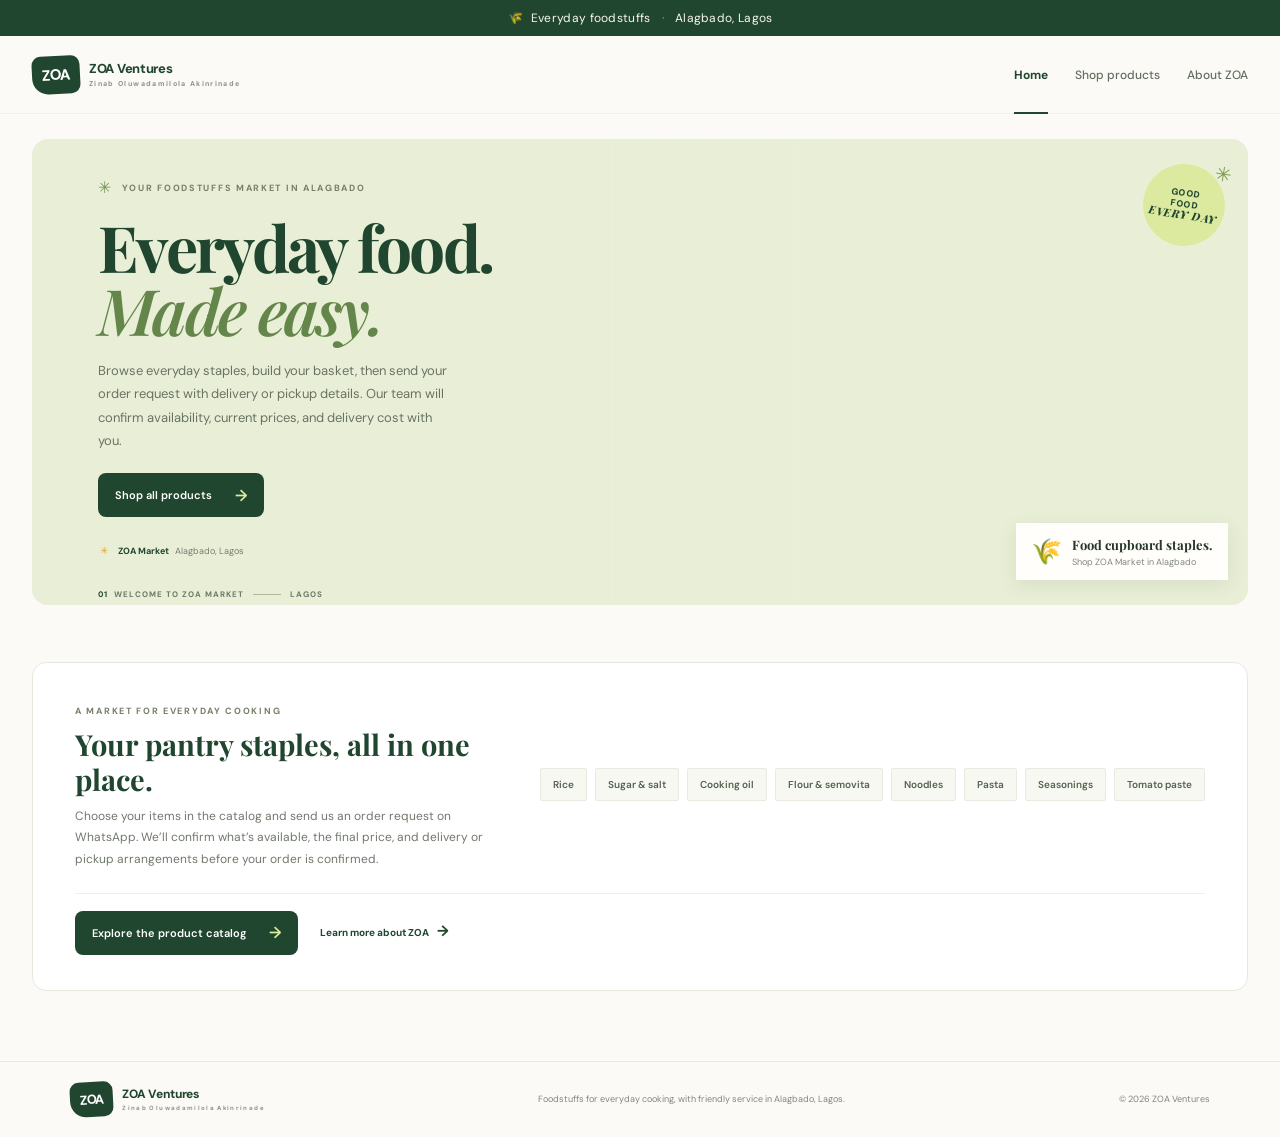
==== index.html @ fda88d2e "Add files via upload" ====
<!doctype html>
<html lang="en">
  <head>
    <meta charset="UTF-8" />
    <meta name="viewport" content="width=device-width, initial-scale=1.0" />
    <meta name="theme-color" content="#f8f8f3" />
    <meta name="description" content="Welcome to ZOA Market in Alagbado, Lagos. Shop everyday foodstuffs including rice, sugar, cooking oil, salt, seasonings, tomato paste, flour, noodles, and pasta." />
    <title>ZOA Market — Home</title>
    <link rel="preconnect" href="https://fonts.googleapis.com" />
    <link rel="preconnect" href="https://fonts.gstatic.com" crossorigin />
    <link href="https://fonts.googleapis.com/css2?family=DM+Sans:wght@400;500;600;700;800&family=Playfair+Display:wght@600;700;800&display=swap" rel="stylesheet" />
    <link rel="stylesheet" href="main.css" />
  </head>
  <body class="home-page">
    <div class="announcement"><span>🌾</span> Everyday foodstuffs <span class="announcement-divider">·</span> Alagbado, Lagos</div>

    <header class="site-header home-header">
      <a class="brand" href="index.html" aria-label="ZOA Market home">
        <span class="brand-mark">ZOA</span>
        <span class="brand-name">ZOA Ventures<span>Zinab Oluwadamilola Akinrinade</span></span>
      </a>
      <nav class="home-nav" aria-label="Main navigation">
        <a class="nav-link active" href="index.html" aria-current="page">Home</a>
        <a class="nav-link" href="product.html">Shop products</a>
        <a class="nav-link" href="about.html">About ZOA</a>
      </nav>
    </header>

    <main>
      <section class="hero home-hero" aria-labelledby="hero-title">
        <div class="hero-copy">
          <div class="eyebrow"><span class="eyebrow-icon">✳</span> YOUR FOODSTUFFS MARKET IN ALAGBADO</div>
          <h1 id="hero-title">Everyday food.<br /><em>Made easy.</em></h1>
          <p>Browse everyday staples, build your basket, then send your order request with delivery or pickup details. Our team will confirm availability, current prices, and delivery cost with you.</p>
          <a class="primary-button" href="product.html">Shop all products <span>→</span></a>
          <div class="hero-proof"><span class="proof-stars">✳</span><span><strong>ZOA Market</strong> &nbsp; Alagbado, Lagos</span></div>
        </div>
        <div class="hero-art" role="img" aria-label="A sack of rice, a staple food available at ZOA Market">
          <div class="hero-image"></div>
          <div class="floating-note"><span class="note-icon">🌾</span><span><strong>Food cupboard staples.</strong><small>Shop ZOA Market in Alagbado</small></span></div>
          <div class="hero-sticker"><span>GOOD<br />FOOD<br /><i>EVERY DAY</i></span><span class="sticker-flower">✳</span></div>
        </div>
        <div class="hero-bottom-label"><span>01</span> &nbsp; WELCOME TO ZOA MARKET <span class="label-line"></span> LAGOS</div>
      </section>

      <section class="home-intro">
        <div>
          <span class="section-kicker">A MARKET FOR EVERYDAY COOKING</span>
          <h2>Your pantry staples, all in one place.</h2>
          <p>Choose your items in the catalog and send us an order request on WhatsApp. We’ll confirm what’s available, the final price, and delivery or pickup arrangements before your order is confirmed.</p>
        </div>
        <div class="home-category-list" aria-label="Foodstuff categories">
          <span>Rice</span><span>Sugar & salt</span><span>Cooking oil</span><span>Flour & semovita</span><span>Noodles</span><span>Pasta</span><span>Seasonings</span><span>Tomato paste</span>
        </div>
        <div class="home-cta-row">
          <a class="primary-button" href="product.html">Explore the product catalog <span>→</span></a>
          <a class="text-link" href="about.html">Learn more about ZOA <span>→</span></a>
        </div>
      </section>
    </main>

    <footer class="site-footer">
      <a class="brand footer-brand" href="index.html"><span class="brand-mark">ZOA</span><span class="brand-name">ZOA Ventures<span>Zinab Oluwadamilola Akinrinade</span></span></a>
      <p>Foodstuffs for everyday cooking, with friendly service in Alagbado, Lagos.</p>
      <span>© 2026 ZOA Ventures</span>
    </footer>
  </body>
</html>
---- main.css ----
:root {
  font-family: "DM Sans", sans-serif;
  color: #263729;
  background: #f8f8f3;
  font-synthesis: none;
  text-rendering: optimizeLegibility;
  --green: #254832;
  --green-dark: #193a27;
  --lime: #d9ed82;
  --cream: #f8f8f3;
  --muted: #777d71;
  --border: #e9e9df;
}

* { box-sizing: border-box; }
html { scroll-behavior: smooth; scroll-padding-top: 100px; }
body { margin: 0; min-width: 320px; }
button, input, select { font: inherit; }
button, a, select { -webkit-tap-highlight-color: transparent; }
a { color: inherit; text-decoration: none; }
button { color: inherit; }

.announcement { height: 34px; display: flex; justify-content: center; align-items: center; gap: 8px; background: var(--green); color: #f7f8ec; font-size: 11px; letter-spacing: .025em; }
.announcement-divider { color: #97a995; margin: 0 3px; }
.site-header { height: 78px; padding: 0 max(calc((100vw - 1216px) / 2), 5.5%); display: flex; align-items: center; gap: 46px; background: var(--cream); }
.brand { display: inline-flex; align-items: center; gap: 9px; flex: 0 0 auto; }
.brand-mark { width: 48px; height: 38px; display: grid; place-items: center; border-radius: 5px 5px 5px 13px; background: var(--green); color: white; font-size: 15px; font-weight: 800; letter-spacing: -1px; line-height: 1; transform: rotate(-3deg); }
.brand-name { color: var(--green); font-size: 13px; line-height: 1; font-weight: 800; letter-spacing: -.3px; }
.brand-name > span { display: block; margin-top: 5px; color: #8a9285; font-size: 7px; font-weight: 700; letter-spacing: 1.35px; }
.search { position: relative; z-index: 10; height: 43px; max-width: 530px; flex: 1; display: flex; align-items: center; gap: 11px; padding: 0 13px; border: 1px solid #e7e8de; border-radius: 6px; background: #fff; }
.search:focus-within { border-color: #91a277; box-shadow: 0 0 0 3px #91a2771a; }
.search svg, .icon-button svg { width: 19px; height: 19px; fill: none; stroke: currentColor; stroke-width: 1.7; stroke-linecap: round; stroke-linejoin: round; }
.search svg { color: #748071; }
.search input { min-width: 0; flex: 1; border: 0; outline: 0; color: var(--green); background: transparent; font-size: 12px; }
.search input::placeholder { color: #999e94; }
.search kbd { padding: 3px 5px; border: 1px solid #ecece6; border-radius: 3px; color: #9a9d93; font-family: inherit; font-size: 9px; }
.search-suggestions { position: absolute; z-index: 12; top: calc(100% + 7px); right: 0; left: 0; max-height: 310px; overflow-y: auto; padding: 5px; border: 1px solid #e4e8dc; border-radius: 5px; background: #fffefa; box-shadow: 0 12px 28px #203d2a1c; }
.search-suggestions[hidden] { display: none; }
.search-suggestion { width: 100%; display: flex; align-items: center; justify-content: space-between; gap: 12px; padding: 10px; border: 0; border-radius: 3px; background: transparent; color: #435443; text-align: left; cursor: pointer; }
.search-suggestion:hover, .search-suggestion:focus-visible { outline: 0; background: #f0f3e8; }
.search-suggestion > span { min-width: 0; }
.search-suggestion strong, .search-suggestion small { display: block; }
.search-suggestion strong { overflow: hidden; color: var(--green); font-size: 11px; text-overflow: ellipsis; white-space: nowrap; }
.search-suggestion small { margin-top: 4px; color: #858c80; font-size: 9px; }
.search-suggestion b { flex: 0 0 auto; color: var(--green); font-size: 10px; }
.search-suggestion-empty { margin: 0; padding: 13px 10px; color: #737b6d; font-size: 10px; line-height: 1.5; }
.header-actions { display: flex; gap: 23px; margin-left: auto; }
.icon-button { display: flex; align-items: center; gap: 8px; padding: 5px 0; border: 0; background: transparent; cursor: pointer; font-size: 11px; font-weight: 600; }
.cart-icon-wrap { position: relative; display: flex; }
.cart-count { position: absolute; top: -7px; right: -7px; min-width: 16px; height: 16px; display: grid; place-items: center; padding: 0 4px; border-radius: 20px; background: #e7efb5; color: var(--green); font-size: 9px; font-weight: 700; }
.main-nav { height: 47px; border-top: 1px solid #edede6; border-bottom: 1px solid #edede6; background: #fff; }
.nav-inner { max-width: 1216px; height: 100%; display: flex; align-items: center; gap: 31px; margin: 0 auto; padding: 0 1px; }
.nav-link { height: 100%; display: flex; align-items: center; position: relative; color: #656d61; font-size: 11px; font-weight: 500; }
.nav-link.active { color: var(--green); font-weight: 700; }
.nav-link.active::after { position: absolute; right: 0; bottom: -1px; left: 0; height: 2px; background: var(--green); content: ""; }
.nav-sale { color: #ad644b; }
.nav-sale span { padding-left: 4px; }
.delivery-note { display: flex; align-items: center; gap: 7px; margin-left: auto; color: #737b6f; font-size: 10px; }
.delivery-note strong { color: var(--green); font-weight: 700; }
.delivery-note > span:last-child { margin-left: -4px; color: var(--green); }
.delivery-dot { width: 7px; height: 7px; border-radius: 50%; background: #7cad5e; }

.hero { position: relative; max-width: 1216px; min-height: 390px; display: grid; grid-template-columns: .95fr 1.05fr; margin: 25px auto 0; overflow: hidden; background: #e9efd7; }
.hero-copy { z-index: 1; display: flex; align-items: flex-start; flex-direction: column; justify-content: center; padding: 38px 20px 48px 66px; }
.eyebrow, .section-kicker { color: #758067; font-size: 9px; font-weight: 700; letter-spacing: 1.7px; }
.eyebrow { display: flex; align-items: center; gap: 9px; margin-bottom: 17px; }
.eyebrow-icon { color: #779452; font-size: 16px; }
.hero h1 { margin: 0; color: var(--green); font-family: "Playfair Display", serif; font-size: clamp(49px, 5vw, 68px); font-weight: 700; line-height: .99; letter-spacing: -2.7px; }
.hero h1 em { color: #64864a; font-weight: 600; }
.hero-copy > p { max-width: 350px; margin: 17px 0 21px; color: #697363; font-size: 13px; line-height: 1.8; }
.primary-button { min-height: 42px; display: inline-flex; align-items: center; justify-content: center; gap: 23px; padding: 0 17px; border: 0; border-radius: 4px; background: var(--green); color: white; font-size: 11px; font-weight: 600; cursor: pointer; transition: background .2s, transform .2s; }
.primary-button:hover { transform: translateY(-1px); background: #345e41; }
.primary-button span { color: var(--lime); font-size: 16px; }
.hero-proof { display: flex; align-items: center; gap: 9px; margin-top: 27px; color: #767d70; font-size: 9px; }
.hero-proof strong { color: var(--green); }
.avatar-stack { display: flex; padding-left: 2px; }
.avatar-stack span { width: 23px; height: 23px; display: grid; place-items: center; margin-left: -3px; border: 2px solid #e9efd7; border-radius: 50%; background: #f9f6ec; font-size: 12px; }
.proof-stars { margin-left: 2px; color: #d9a63b; font-size: 10px; letter-spacing: 1px; }
.hero-art { position: relative; min-height: 390px; overflow: hidden; }
.hero-image { position: absolute; inset: 0; background: linear-gradient(90deg, #e9efd7 0%, rgba(233,239,215,.35) 14%, rgba(233,239,215,0) 35%), url("https://images.unsplash.com/photo-1586201375761-83865001e31c?auto=format&fit=crop&w=1100&q=85") center 51% / cover no-repeat; }
.floating-note { position: absolute; right: 20px; bottom: 25px; display: flex; align-items: center; gap: 10px; padding: 12px 15px; background: #fffefa; box-shadow: 0 5px 20px #203f2518; }
.note-icon { color: #729153; font-size: 25px; }
.floating-note strong, .floating-note small { display: block; }
.floating-note strong { font-family: "Playfair Display", serif; font-size: 13px; }
.floating-note small { margin-top: 3px; color: #82877d; font-size: 9px; }
.hero-sticker { position: absolute; top: 25px; right: 23px; width: 82px; height: 82px; display: flex; align-items: center; justify-content: center; flex-direction: column; border-radius: 50%; background: var(--lime); color: var(--green); text-align: center; transform: rotate(9deg); }
.hero-sticker > span:first-child { font-size: 9px; font-weight: 800; line-height: 1.18; letter-spacing: .6px; }
.hero-sticker i { font-family: "Playfair Display", serif; font-size: 11px; }
.sticker-flower { position: absolute; top: -8px; right: -2px; color: #819b56; font-size: 20px; }
.hero-bottom-label { position: absolute; bottom: 0; left: 0; display: flex; align-items: center; width: 46%; height: 22px; padding-left: 66px; background: #e9efd7; color: #6d7865; font-size: 8px; font-weight: 700; letter-spacing: 1px; }
.hero-bottom-label > span:first-child { color: var(--green); }
.label-line { width: 28px; height: 1px; margin: 0 9px; background: #afb99a; }
.catalog-notice { margin: 18px 0 0; padding: 12px 15px; border-left: 3px solid #89996a; background: #f0f2e8; color: #65705f; font-size: 10px; line-height: 1.6; }
.catalog-notice strong { color: var(--green); }
.catalog-hero { max-width: 1216px; min-height: 310px; display: grid; grid-template-columns: 1.15fr .85fr; gap: 35px; align-items: center; margin: 25px auto 0; padding: 38px 48px; background: #e9efd7; }
.catalog-hero h1 { margin: 12px 0 0; color: var(--green); font-family: "Playfair Display", serif; font-size: clamp(37px, 4vw, 51px); line-height: 1.08; letter-spacing: -1.5px; }
.catalog-hero h1 em { color: #64864a; font-weight: 600; }
.catalog-hero p { max-width: 520px; margin: 15px 0 20px; color: #697363; font-size: 12px; line-height: 1.8; }
.catalog-hero-art { min-height: 225px; display: flex; align-items: flex-end; justify-content: flex-end; padding: 18px; background: linear-gradient(90deg, #193a2740, #193a2710), url("https://images.unsplash.com/photo-1586201375761-83865001e31c?auto=format&fit=crop&w=900&q=85") center 51% / cover no-repeat; }
.catalog-hero-art > span { padding: 12px 15px; background: var(--lime); color: var(--green); font-family: "DM Sans", sans-serif; font-size: 13px; font-weight: 800; line-height: 1.08; letter-spacing: .7px; }
.catalog-hero-art em { font-family: "Playfair Display", serif; font-size: 16px; }
.catalog-categories { margin-top: 45px; }
.catalog-products { margin-top: 46px; }
.catalog-contact-callout { display: flex; align-items: center; justify-content: space-between; margin-top: 26px; padding: 17px 20px; border: 1px solid #e7e9df; background: #fff; }
.catalog-contact-callout strong, .catalog-contact-callout small { display: block; }
.catalog-contact-callout strong { color: var(--green); font-family: "Playfair Display", serif; font-size: 14px; }
.catalog-contact-callout small { margin-top: 4px; color: #7c8378; font-size: 10px; }
.catalog-contact-callout .outline-button { text-decoration: none; }
.about-section { max-width: 1216px; display: grid; grid-template-columns: 1.1fr .9fr; gap: 50px; align-items: center; margin: 76px auto 0; padding: 55px 60px; background: #fff; }
.about-copy h2, .contact-intro h2 { max-width: 510px; margin: 9px 0 14px; color: #2b3e2c; font-family: "Playfair Display", serif; font-size: 34px; line-height: 1.15; letter-spacing: -.6px; }
.about-copy p, .contact-intro p { max-width: 535px; color: #70786c; font-size: 12px; line-height: 1.85; }
.about-copy .primary-button { margin-top: 8px; }
.about-highlight { min-height: 252px; display: flex; align-items: flex-start; justify-content: center; flex-direction: column; padding: 30px 35px; background: #e9efd7; }
.about-highlight-mark { align-self: flex-end; margin-bottom: auto; color: #b1be91; font-size: 23px; font-weight: 800; letter-spacing: -2px; }
.about-highlight .section-kicker { margin-top: -9px; }
.about-highlight > strong { margin-top: 12px; color: var(--green); font-family: "Playfair Display", serif; font-size: 25px; line-height: 1.3; }
.about-owner { margin-top: 16px; color: #707b66; font-size: 9px; }
.contact-section { max-width: 1216px; display: grid; grid-template-columns: .9fr 1.1fr; gap: 55px; margin: 0 auto; padding: 58px 60px; background: #f0f2e8; }
.contact-intro h2 { margin-bottom: 9px; }
.contact-intro p { max-width: 390px; }
.contact-whatsapp { display: inline-flex; align-items: center; gap: 9px; margin-top: 12px; color: var(--green); font-size: 11px; font-weight: 700; }
.contact-whatsapp > span:first-child { width: 25px; height: 25px; display: grid; place-items: center; border-radius: 50%; background: #dce8c8; font-size: 15px; }
.contact-details { display: grid; grid-template-columns: 1fr 1fr; gap: 26px 20px; align-content: center; }
.contact-detail { display: flex; align-items: flex-start; gap: 10px; }
.contact-detail-icon { width: 30px; height: 30px; display: grid; flex: 0 0 30px; place-items: center; border: 1px solid #dce2d2; border-radius: 50%; background: #fff; color: var(--green); font-size: 16px; }
.contact-detail strong, .contact-detail a, .contact-detail > span:last-child > span { display: block; }
.contact-detail strong { margin: 2px 0 5px; color: var(--green); font-size: 10px; }
.contact-detail a, .contact-detail > span:last-child > span { color: #687263; font-size: 10px; line-height: 1.65; }
.contact-detail a:hover { color: #345e41; text-decoration: underline; }

.category-section, .products-section { max-width: 1216px; margin: 57px auto 0; }
.section-heading { display: flex; align-items: flex-end; justify-content: space-between; }
.section-heading h2 { margin: 6px 0 0; color: #2b3e2c; font-family: "Playfair Display", serif; font-size: 27px; line-height: 1.2; letter-spacing: -.5px; }
.text-link { padding-bottom: 4px; color: var(--green); font-size: 10px; font-weight: 700; }
.text-link span { padding-left: 6px; font-size: 15px; }
.category-grid { display: grid; grid-template-columns: repeat(6, 1fr); gap: 14px; margin-top: 22px; }
.category-card { min-height: 97px; display: flex; align-items: center; justify-content: center; flex-direction: column; gap: 8px; border: 1px solid #ecece4; border-radius: 4px; background: #fff; color: #4d594c; cursor: pointer; font-size: 10px; font-weight: 600; transition: border-color .18s, background .18s, transform .18s; }
.category-card:hover { transform: translateY(-2px); border-color: #bdc9a1; }
.category-card.selected { border-color: #879a6b; background: #f0f3e6; color: var(--green); }
.category-emoji { font-size: 27px; line-height: 1; }
.all-emoji { color: #83945f; font-size: 30px; }
.products-section { margin-top: 59px; }
.product-heading { align-items: flex-end; }
.product-heading h2 { font-size: 29px; }
.title-spark { color: #9dad72; font-family: "DM Sans", sans-serif; font-size: 19px; vertical-align: 4px; }
.product-controls { display: flex; align-items: center; gap: 10px; color: #7b8176; font-size: 10px; }
.result-count { margin-right: 11px; color: #91968d; }
.sort-label { margin-left: 13px; }
.product-controls select { padding: 7px 24px 7px 8px; border: 1px solid #e7e8df; border-radius: 3px; background: #fff; color: #485449; font-size: 10px; outline-color: #91a277; }
.product-grid { display: grid; grid-template-columns: repeat(4, 1fr); gap: 17px; margin-top: 22px; }
.product-card { position: relative; min-width: 0; border: 1px solid #edede6; background: #fff; transition: transform .2s, box-shadow .2s; }
.product-card:hover { transform: translateY(-3px); box-shadow: 0 8px 24px #2637290a; }
.product-image { position: relative; height: 240px; display: grid; place-items: center; overflow: hidden; background: var(--product-bg, #eef1e4); }
.product-image img { position: absolute; inset: 0; display: block; width: 100%; height: 100%; object-fit: contain; }
.product-image .product-emoji { font-size: 76px; filter: drop-shadow(0 8px 8px #26372918); }
.product-badge { position: absolute; top: 11px; left: 11px; padding: 5px 7px; border-radius: 2px; background: #fff; color: #517148; font-size: 8px; font-weight: 700; letter-spacing: .7px; text-transform: uppercase; }
.product-badge.sale { background: #f2e7db; color: #a05c3e; }
.wishlist-button { position: absolute; top: 9px; right: 10px; width: 29px; height: 29px; display: grid; place-items: center; border: 0; border-radius: 50%; background: #ffffffd9; color: #65735e; cursor: pointer; font-size: 17px; }
.wishlist-button.is-saved { color: #ca6a5c; }
.product-info { padding: 13px 13px 12px; }
.product-category { color: #8b9185; font-size: 8px; font-weight: 600; letter-spacing: .8px; text-transform: uppercase; }
.product-name { margin: 5px 0 3px; color: #2e3c2f; font-size: 12px; font-weight: 700; }
.product-detail { min-height: 14px; color: #858b80; font-size: 9px; }
.product-question { margin-top: 6px; padding: 0; border: 0; background: transparent; color: #58744d; cursor: pointer; font-size: 9px; font-weight: 600; }
.product-question:hover { color: #284c33; text-decoration: underline; }
.product-bottom { display: flex; align-items: center; justify-content: space-between; margin-top: 11px; }
.product-price { color: var(--green); font-size: 13px; font-weight: 700; }
.product-price del { margin-left: 4px; color: #9b9f96; font-size: 9px; font-weight: 400; }
.add-button { min-height: 29px; display: inline-flex; align-items: center; gap: 7px; padding: 0 9px; border: 1px solid #dce2d3; border-radius: 3px; background: #f7f8f2; color: var(--green); cursor: pointer; font-size: 9px; font-weight: 700; }
.add-button:hover { border-color: var(--green); background: #eff3e7; }
.add-button span { font-size: 14px; }
.empty-state { padding: 48px 0; color: #7d8377; text-align: center; font-size: 13px; }
.empty-state strong { color: var(--green); font-family: "Playfair Display", serif; font-size: 20px; }
.empty-state p { margin: 8px 0 16px; font-size: 11px; }
.promise-strip { max-width: 1216px; min-height: 97px; display: flex; align-items: center; justify-content: space-around; margin: 59px auto 45px; background: #eef1e4; }
.promise-strip > div { display: flex; align-items: center; gap: 12px; }
.promise-icon { font-size: 24px; }
.promise-strip strong, .promise-strip small { display: block; }
.promise-strip strong { color: var(--green); font-family: "Playfair Display", serif; font-size: 12px; }
.promise-strip small { margin-top: 4px; color: #7e8579; font-size: 9px; }
.promise-separator { width: 1px; height: 35px; background: #d9decd; }
.site-footer { min-height: 76px; display: flex; align-items: center; justify-content: space-between; padding: 0 max(calc((100vw - 1216px) / 2), 5.5%); border-top: 1px solid var(--border); }
.footer-brand .brand-mark { width: 43px; height: 35px; font-size: 13px; }
.footer-brand .brand-name { font-size: 12px; }
.footer-brand .brand-name > span { font-size: 6px; }
.site-footer > p, .site-footer > span { color: #81877c; font-size: 9px; }
.cart-backdrop { position: fixed; z-index: 5; inset: 0; visibility: hidden; background: #10231855; opacity: 0; transition: opacity .25s, visibility .25s; }
.cart-backdrop.open { visibility: visible; opacity: 1; }
.cart-drawer { position: fixed; z-index: 6; top: 0; right: 0; bottom: 0; width: min(420px, 100%); display: flex; flex-direction: column; padding: 25px; background: #fbfbf7; box-shadow: -10px 0 35px #16291a1c; transform: translateX(102%); transition: transform .28s ease; }
.cart-drawer.open { transform: translateX(0); }
.drawer-header { display: flex; align-items: center; justify-content: space-between; padding-bottom: 17px; border-bottom: 1px solid var(--border); }
.drawer-header h2 { margin: 5px 0 0; font-family: "Playfair Display", serif; font-size: 24px; }
.drawer-header h2 span { color: #899084; font-family: "DM Sans", sans-serif; font-size: 12px; font-weight: 500; }
.close-button { width: 32px; height: 32px; border: 0; border-radius: 50%; background: #eff1e8; cursor: pointer; font-size: 23px; }
.cart-items { flex: 1; overflow: auto; }
.cart-item { display: grid; grid-template-columns: 64px 1fr auto; align-items: center; gap: 12px; padding: 15px 0; border-bottom: 1px solid var(--border); }
.cart-item-image { width: 64px; height: 64px; display: grid; place-items: center; overflow: hidden; background: #eef0e5; font-size: 34px; }
.cart-item-image img { box-sizing: border-box; width: 100%; height: 100%; padding: 4px; object-fit: contain; }
.cart-item-name { margin: 0 0 5px; font-size: 11px; font-weight: 700; }
.cart-item-variant { display: block; margin: -2px 0 4px; color: #7c8378; font-size: 9px; }
.cart-item-price { color: #7c8378; font-size: 10px; }
.quantity-control { display: inline-flex; align-items: center; gap: 9px; margin-top: 7px; border: 1px solid #e2e5da; border-radius: 3px; }
.quantity-control button { width: 23px; height: 22px; border: 0; background: transparent; cursor: pointer; font-size: 13px; }
.quantity-control span { min-width: 12px; text-align: center; font-size: 10px; }
.remove-item-button { display: block; margin-top: 7px; padding: 2px 0; border: 0; background: transparent; color: #a3473e; cursor: pointer; font: inherit; font-size: 10px; text-decoration: underline; text-underline-offset: 2px; }
.remove-item-button:hover { color: #7f2e27; }
.cart-item-total { align-self: start; padding-top: 3px; color: var(--green); font-size: 11px; font-weight: 700; }
.cart-empty { display: flex; align-items: center; flex: 1; justify-content: center; flex-direction: column; text-align: center; }
.cart-empty > span { margin-bottom: 14px; font-size: 42px; }
.cart-empty > strong { color: var(--green); font-family: "Playfair Display", serif; font-size: 19px; }
.cart-empty p { margin: 7px 0 19px; color: #868c81; font-size: 11px; }
.cart-summary { padding-top: 18px; border-top: 1px solid var(--border); }
.cart-summary > div { display: flex; justify-content: space-between; color: #687264; font-size: 12px; }
.cart-summary > div strong { color: var(--green); font-size: 15px; }
.cart-summary > small { display: block; margin-top: 7px; color: #90958b; font-size: 9px; }
.checkout-button { width: 100%; justify-content: space-between; margin-top: 17px; }
.cart-summary > p { color: #7f8679; text-align: center; font-size: 9px; }
.toast { position: fixed; z-index: 8; right: 25px; bottom: 82px; padding: 12px 17px; background: var(--green); color: #fff; box-shadow: 0 5px 20px #1c352444; font-size: 11px; opacity: 0; pointer-events: none; transform: translateY(10px); transition: opacity .2s, transform .2s; }
.toast.show { opacity: 1; transform: translateY(0); }
.chat-launcher { position: fixed; z-index: 4; right: 24px; bottom: 22px; min-height: 48px; display: inline-flex; align-items: center; gap: 10px; padding: 0 17px 0 12px; border: 0; border-radius: 28px; background: var(--green); color: #fff; box-shadow: 0 5px 18px #203d2a40; cursor: pointer; font-size: 12px; font-weight: 700; transition: transform .2s, background .2s; }
.chat-launcher:hover { transform: translateY(-2px); background: #345e41; }
.chat-launcher-icon { width: 25px; height: 25px; display: grid; place-items: center; border-radius: 50%; background: #ffffff20; color: var(--lime); font-size: 18px; }
.chat-panel { position: fixed; z-index: 7; right: 24px; bottom: 82px; width: min(370px, calc(100vw - 32px)); height: min(520px, calc(100vh - 112px)); display: flex; flex-direction: column; overflow: hidden; border: 1px solid #e4e8dc; border-radius: 10px; background: #fffefa; box-shadow: 0 16px 50px #203d2a2c; opacity: 0; pointer-events: none; transform: translateY(12px) scale(.98); transform-origin: bottom right; visibility: hidden; }
.chat-panel.open { opacity: 1; pointer-events: auto; transform: translateY(0) scale(1); visibility: visible; }
.chat-header { min-height: 67px; display: flex; align-items: center; gap: 10px; padding: 12px 15px; border-bottom: 1px solid #ebede5; background: #fff; }
.chat-avatar { width: 34px; height: 34px; display: grid; place-items: center; border-radius: 50% 50% 50% 10%; background: var(--green); color: #fff; font-family: "Playfair Display", serif; font-size: 19px; }
.chat-title { flex: 1; }
.chat-title strong, .chat-title small { display: block; }
.chat-title strong { color: var(--green); font-size: 12px; }
.chat-title small { margin-top: 3px; color: #858c80; font-size: 9px; }
.chat-close { width: 29px; height: 29px; border: 0; border-radius: 50%; background: #eff1e8; color: #435541; cursor: pointer; font-size: 20px; }
.chat-disclaimer { padding: 10px 15px; background: #f2f4ea; color: #727b6d; font-size: 9px; line-height: 1.5; }
.chat-messages { flex: 1; display: flex; flex-direction: column; gap: 11px; overflow-y: auto; padding: 16px 13px; }
.chat-message { max-width: 88%; padding: 10px 12px; border-radius: 10px 10px 10px 2px; background: #f0f2e9; color: #39483a; font-size: 11px; line-height: 1.6; white-space: pre-line; }
.chat-message.user { align-self: flex-end; border-radius: 10px 10px 2px 10px; background: var(--green); color: #fff; }
.chat-suggestions { display: flex; flex-wrap: wrap; gap: 6px; margin-top: 9px; }
.chat-suggestions button, .chat-suggestions a { display: inline-flex; align-items: center; padding: 7px 10px; border: 1px solid #dce3d3; border-radius: 18px; background: #fff; color: var(--green); cursor: pointer; font: inherit; font-size: 10px; text-decoration: none; }
.chat-suggestions button:hover, .chat-suggestions a:hover { background: #e9efdc; }
.chat-suggestions button:disabled { border-color: #dce3d3; background: #e9efdc; color: #65765b; cursor: default; }
.chat-suggestions button:focus-visible, .chat-form button:focus-visible, .chat-close:focus-visible { outline: 2px solid #78945e; outline-offset: 2px; }
.chat-form { min-height: 53px; display: flex; align-items: center; gap: 8px; margin: 0 12px; border-top: 1px solid #eceee7; }
.chat-form input { min-width: 0; flex: 1; padding: 10px 2px; border: 0; outline: 0; background: transparent; color: #334433; font-size: 11px; }
.chat-form input::placeholder { color: #969c91; }
.chat-form button { width: 32px; height: 32px; display: grid; place-items: center; border: 0; border-radius: 50%; background: var(--green); color: #fff; cursor: pointer; font-size: 18px; }
.chat-note { margin: 0; padding: 0 13px 10px; color: #969b91; text-align: center; font-size: 8px; }
.visually-hidden { position: absolute; width: 1px; height: 1px; padding: 0; overflow: hidden; clip: rect(0, 0, 0, 0); white-space: nowrap; border: 0; }

.home-header { max-width: 1328px; margin: 0 auto; gap: 28px; }
.home-nav { height: 100%; display: flex; align-items: center; gap: 27px; margin-left: auto; }
.header-contact-link { display: inline-flex; align-items: center; gap: 8px; color: var(--green); font-size: 11px; font-weight: 700; }
.header-contact-link span { color: #82956a; font-size: 15px; }
.home-page .hero { margin-top: 25px; }
.home-intro { max-width: 1216px; display: grid; grid-template-columns: 1fr auto; gap: 22px 40px; align-items: center; margin: 57px auto 70px; padding: 35px 42px; border: 1px solid var(--border); background: #fff; }
.home-intro h2 { max-width: 540px; margin: 8px 0 9px; color: var(--green); font-family: "Playfair Display", serif; font-size: 29px; line-height: 1.2; }
.home-intro p { max-width: 560px; margin: 0; color: #70786c; font-size: 12px; line-height: 1.8; }
.home-category-list { display: flex; flex-wrap: wrap; justify-content: flex-end; gap: 8px; }
.home-category-list span { padding: 9px 12px; border: 1px solid #e8ebdf; border-radius: 2px; color: #53634f; background: #f7f8f2; font-size: 10px; font-weight: 600; }
.home-cta-row { display: flex; align-items: center; gap: 22px; grid-column: 1 / -1; padding-top: 17px; border-top: 1px solid #eeefe8; }
.about-page-hero { max-width: 1216px; margin: 25px auto 0; padding: 48px 60px; background: #e9efd7; }
.about-page-hero h1 { margin: 12px 0; color: var(--green); font-family: "Playfair Display", serif; font-size: clamp(39px, 5vw, 58px); line-height: 1.05; letter-spacing: -1.7px; }
.about-page-hero h1 em { color: #64864a; font-weight: 600; }
.about-page-hero p { max-width: 500px; margin: 0; color: #697363; font-size: 12px; line-height: 1.8; }
.about-page-section { margin-top: 35px; }
.about-contact-section { margin-bottom: 65px; }
.product-image img[hidden] { display: none; }

:root {
  --green: #21462f;
  --green-dark: #173a25;
  --lime: #dceaa0;
  --cream: #fbfaf6;
  --border: #e7e9df;
}

body { background: #fbfaf6; }
.announcement { min-height: 36px; height: auto; padding: 7px 16px; font-size: 12px; }
.site-header { border-bottom: 1px solid #eeefe9; }
.brand-mark { border-radius: 9px 9px 9px 16px; }
.search { border-radius: 9px; }
.main-nav { height: 49px; }
.nav-link, .product-controls { font-size: 12px; }
.hero, .catalog-hero, .about-page-hero { border-radius: 16px; }
.home-intro, .about-section, .contact-section { border-radius: 14px; }
.primary-button, .outline-button { min-height: 44px; border-radius: 8px; }
.category-card, .product-card { border-radius: 11px; }
.category-card { min-height: 104px; font-size: 12px; }
.category-card.selected { box-shadow: inset 0 0 0 1px #879a6b; }
.product-card { overflow: hidden; }
.product-image { height: 250px; }
.product-info { padding: 15px 15px 14px; }
.product-category { font-size: 10px; }
.product-name { font-size: 14px; }
.product-detail { font-size: 11px; }
.product-question { font-size: 10px; }
.product-price { font-size: 15px; }
.add-button { min-height: 34px; padding: 0 11px; border-radius: 7px; font-size: 11px; }
.wishlist-button { width: 34px; height: 34px; }
.catalog-notice { border-radius: 0 9px 9px 0; font-size: 12px; }
.catalog-contact-callout { border-radius: 11px; }
.cart-drawer { padding: 24px; }
.cart-items { min-height: 70px; }
.cart-empty[hidden], .cart-summary[hidden], .order-address-field[hidden] { display: none; }
.cart-summary { max-height: 62dvh; flex: 0 1 auto; overflow-y: auto; padding: 15px 2px 2px; }
.order-estimate { display: flex; align-items: baseline; justify-content: space-between; gap: 12px; color: #687264; font-size: 12px; }
.order-estimate strong { color: var(--green); font-size: 16px; }
.order-price-note, .order-handoff-note { color: #798174; font-size: 10px; line-height: 1.5; }
.order-price-note { margin: 6px 0 14px; }
.order-handoff-note { margin: 9px 0 0; text-align: center; }
.order-field { display: block; margin: 11px 0 5px; color: #435442; font-size: 11px; font-weight: 700; }
.order-field span { color: #898f84; font-weight: 400; }
.cart-summary input:not([type="radio"]), .cart-summary textarea {
  width: 100%;
  min-height: 39px;
  padding: 9px 10px;
  border: 1px solid #dfe3d8;
  border-radius: 7px;
  background: #fff;
  color: #334433;
  font-size: 12px;
}
.cart-summary textarea { min-height: 58px; resize: vertical; }
.cart-summary input:focus, .cart-summary textarea:focus { border-color: #8ca177; outline: 3px solid #8ca17725; }
.fulfilment-options { display: grid; gap: 8px; margin: 13px 0 8px; padding: 10px 11px; border: 1px solid #e2e6da; border-radius: 9px; }
.fulfilment-options legend { padding: 0 4px; color: #435442; font-size: 11px; font-weight: 700; }
.fulfilment-options label { display: flex; align-items: center; gap: 8px; color: #596356; font-size: 11px; }
.fulfilment-options input { accent-color: var(--green); }
.checkout-button { min-height: 45px; gap: 12px; border-radius: 8px; font-size: 12px; }
.close-button { border-radius: 9px; }
.chat-launcher { border-radius: 14px; }
.chat-panel { border-radius: 14px; }
.site-footer { gap: 18px; }
:focus-visible { outline: 3px solid #91a277; outline-offset: 3px; }

@media (max-width: 1280px) {
  .nav-inner, .hero, .category-section, .products-section, .promise-strip, .catalog-hero, .about-section, .contact-section, .home-intro, .about-page-hero { width: calc(100% - 64px); }
  .site-header { padding-right: 32px; padding-left: 32px; }
  .nav-inner { gap: 24px; }
}
@media (max-width: 800px) {
  .site-header { height: auto; min-height: 72px; flex-wrap: wrap; gap: 13px 20px; padding: 14px 22px; }
  .home-header { gap: 12px 18px; }
  .home-nav { order: 3; width: 100%; height: 36px; justify-content: center; gap: clamp(18px, 6vw, 36px); margin: 0; }
  .header-contact-link { margin-left: auto; }
  .home-intro { grid-template-columns: 1fr; gap: 20px; margin-top: 40px; padding: 28px; }
  .home-category-list { justify-content: flex-start; }
  .home-cta-row { grid-column: auto; }
  .about-page-hero { padding: 38px 35px; }
  .search { order: 3; max-width: none; flex-basis: 100%; }
  .header-actions { gap: 15px; }
  .action-label { display: none; }
  .main-nav { height: 43px; overflow: hidden; }
  .nav-inner { width: max-content; gap: 22px; margin: 0; padding: 0 22px; }
  .delivery-note { display: none; }
  .hero { width: calc(100% - 40px); min-height: 345px; grid-template-columns: 1fr .9fr; margin-top: 20px; }
  .hero-copy { padding: 30px 10px 40px 30px; }
  .hero-art { min-height: 345px; }
  .hero h1 { font-size: 51px; }
  .hero-copy > p { max-width: 285px; font-size: 11px; }
  .hero-proof { flex-wrap: wrap; gap: 6px; }
  .hero-proof .proof-stars { flex-basis: 100%; margin-left: 3px; }
  .hero-bottom-label { width: 55%; padding-left: 30px; }
  .category-section, .products-section, .promise-strip, .catalog-hero, .about-section, .contact-section { width: calc(100% - 40px); }
  .category-grid { grid-template-columns: repeat(3, 1fr); gap: 10px; }
  .product-grid { grid-template-columns: repeat(2, 1fr); gap: 12px; }
  .product-image { height: 220px; }
  .catalog-hero { grid-template-columns: 1fr .7fr; gap: 20px; padding: 30px; }
  .catalog-hero-art { min-height: 200px; }
  .about-section, .contact-section { gap: 28px; padding: 38px 30px; }
  .about-copy h2, .contact-intro h2 { font-size: 29px; }
  .contact-details { grid-template-columns: 1fr; gap: 17px; }
  .promise-strip { padding: 20px; gap: 15px; }
  .promise-strip > div { gap: 8px; }
  .promise-strip strong { font-size: 10px; }
  .promise-strip small { font-size: 8px; }
  .promise-icon { font-size: 19px; }
  .site-footer { padding: 0 22px; }
}
@media (max-width: 520px) {
  .announcement { min-height: 31px; font-size: 10px; }
  .site-header { padding: 12px 18px; }
  .home-header { padding-right: 18px; padding-left: 18px; }
  .home-nav { justify-content: space-between; gap: 12px; }
  .home-nav .nav-link { font-size: 10px; }
  .header-contact-link { font-size: 10px; }
  .home-intro { width: calc(100% - 28px); margin: 32px auto 40px; padding: 24px 20px; }
  .home-intro h2 { font-size: 25px; }
  .home-cta-row { align-items: flex-start; flex-direction: column; gap: 15px; }
  .about-page-hero { width: calc(100% - 28px); margin-top: 14px; padding: 30px 23px; }
  .about-page-hero h1 { font-size: 39px; }
  .about-page-section { margin-top: 25px; }
  .about-contact-section { margin-bottom: 40px; }
  .brand-mark { width: 43px; height: 35px; font-size: 13px; }
  .brand-name { font-size: 12px; }
  .brand-name > span { font-size: 6px; }
  .header-actions { margin-left: auto; }
  .hero { width: calc(100% - 28px); min-height: 0; grid-template-columns: 1fr; margin-top: 14px; }
  .hero-copy { min-height: 316px; padding: 32px 25px 44px; }
  .hero h1 { font-size: 57px; }
  .hero-copy > p { max-width: 290px; font-size: 12px; }
  .hero-proof { flex-wrap: nowrap; font-size: 8px; }
  .hero-proof .proof-stars { flex-basis: auto; margin-left: 0; }
  .hero-art { min-height: 205px; }
  .hero-image { background-image: url("https://images.unsplash.com/photo-1586201375761-83865001e31c?auto=format&fit=crop&w=800&q=80"); background-position: center 52%; }
  .hero-sticker { top: 12px; right: 14px; width: 68px; height: 68px; }
  .floating-note { right: 10px; bottom: 12px; padding: 8px 10px; }
  .hero-bottom-label { top: 294px; bottom: auto; width: 100%; padding-left: 25px; }
  .category-section, .products-section { width: calc(100% - 36px); margin-top: 43px; }
  .section-heading h2, .product-heading h2 { font-size: 23px; }
  .section-kicker { font-size: 8px; }
  .text-link { font-size: 9px; }
  .text-link span { padding-left: 2px; }
  .category-grid { gap: 8px; margin-top: 17px; }
  .category-card { min-height: 82px; gap: 6px; font-size: 9px; }
  .category-emoji { font-size: 24px; }
  .product-heading { align-items: flex-start; flex-direction: column; gap: 13px; }
  .product-controls { gap: 7px; }
  .result-count { margin-right: auto; }
  .sort-label { margin-left: 0; }
  .product-grid { gap: 9px; margin-top: 15px; }
  .product-image { height: 185px; }
  .product-info { padding: 10px 9px; }
  .product-name { font-size: 12px; }
  .product-detail { font-size: 10px; }
  .product-price { font-size: 13px; }
  .add-button { min-height: 30px; gap: 4px; padding: 0 7px; font-size: 9px; }
  .add-button span { font-size: 12px; }
  .product-badge { top: 7px; left: 7px; padding: 4px 5px; font-size: 7px; }
  .wishlist-button { top: 6px; right: 6px; width: 26px; height: 26px; }
  .promise-strip { width: calc(100% - 36px); align-items: flex-start; flex-direction: column; gap: 16px; margin: 42px auto 30px; padding: 19px 23px; }
  .promise-separator { width: 100%; height: 1px; }
  .promise-strip strong { font-size: 11px; }
  .promise-strip small { font-size: 9px; }
  .site-footer { min-height: 95px; flex-wrap: wrap; gap: 0 10px; padding: 14px 18px; }
  .site-footer > p { order: 3; flex-basis: 100%; margin: 0; }
  .site-footer > span { font-size: 8px; }
  .catalog-hero, .about-section, .contact-section { width: calc(100% - 28px); }
  .catalog-hero { grid-template-columns: 1fr; gap: 20px; margin-top: 14px; padding: 27px 22px 20px; }
  .catalog-hero h1 { font-size: 38px; }
  .catalog-hero p { font-size: 11px; }
  .catalog-hero-art { min-height: 150px; }
  .catalog-categories, .catalog-products { width: calc(100% - 36px); }
  .catalog-contact-callout { align-items: flex-start; gap: 12px; flex-direction: column; padding: 15px; }
  .catalog-notice { font-size: 9px; }
  .about-section, .contact-section { grid-template-columns: 1fr; gap: 22px; margin-top: 45px; padding: 30px 22px; }
  .about-copy h2, .contact-intro h2 { font-size: 28px; }
  .about-copy p, .contact-intro p { font-size: 11px; }
  .about-highlight { min-height: 220px; padding: 24px; }
  .about-highlight > strong { font-size: 23px; }
  .contact-details { grid-template-columns: 1fr; gap: 18px; }
  .toast { right: 15px; bottom: 70px; }
  .chat-launcher { right: 15px; bottom: 14px; min-height: 45px; }
  .chat-panel { right: 12px; bottom: 70px; width: calc(100vw - 24px); height: min(500px, calc(100dvh - 86px)); }
  .cart-drawer { padding: 18px 16px; }
  .cart-summary { max-height: 65dvh; }
  .order-field { font-size: 10px; }
  .order-price-note, .order-handoff-note { font-size: 9px; }
}
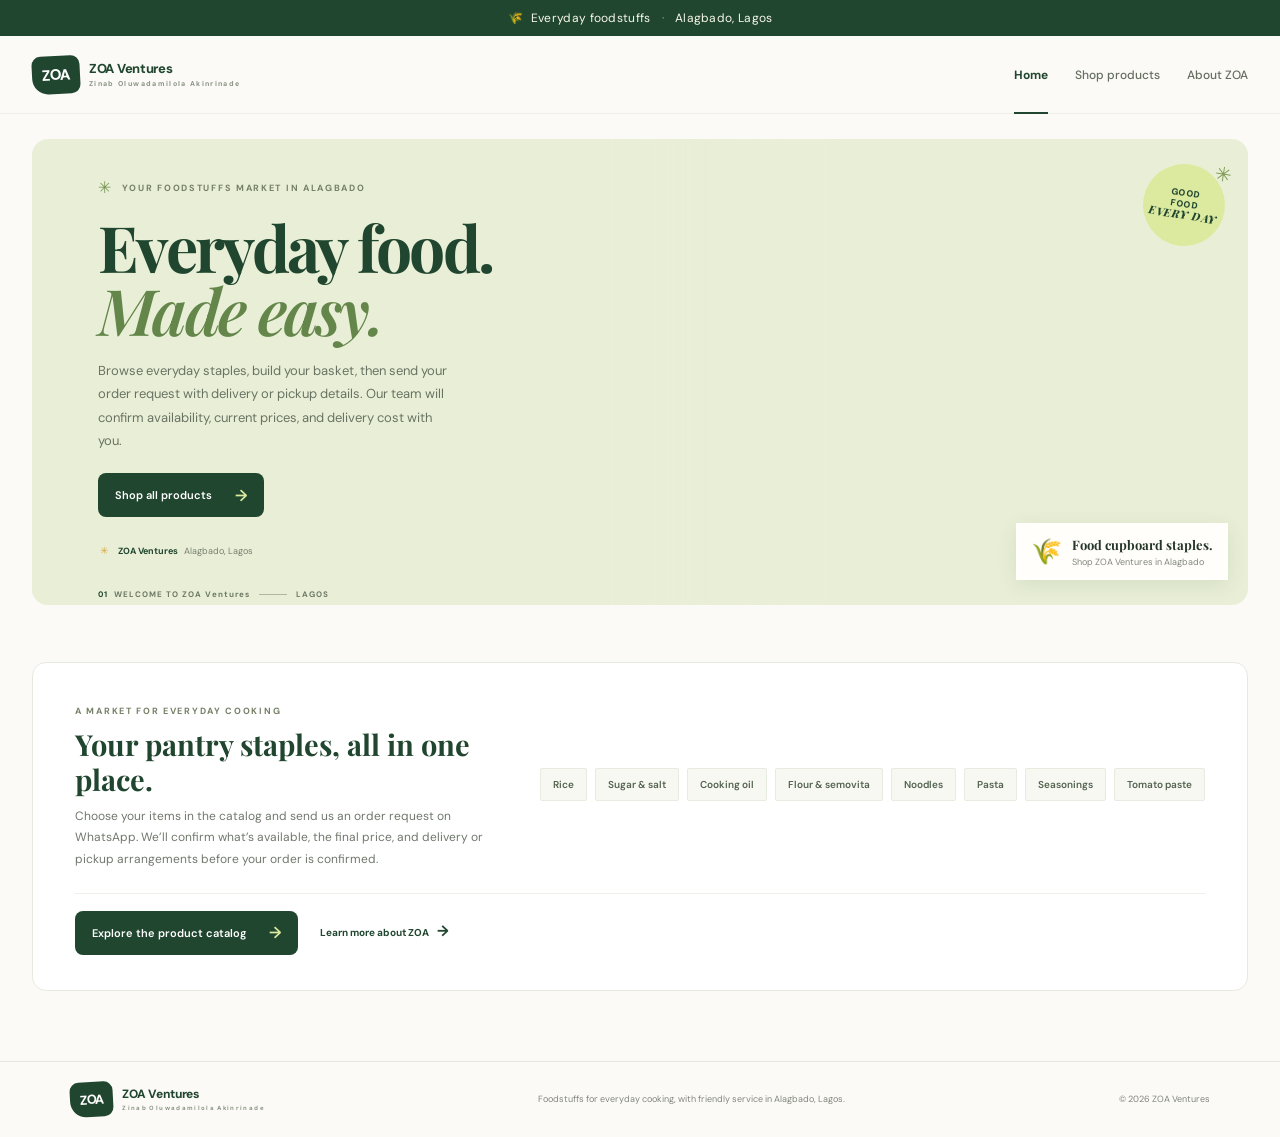
==== commit acb331bc: "Add files via upload" ====
--- a/index.html
+++ b/index.html
@@ -5,7 +5,7 @@
     <meta name="viewport" content="width=device-width, initial-scale=1.0" />
     <meta name="theme-color" content="#f8f8f3" />
     <meta name="description" content="Welcome to ZOA Market in Alagbado, Lagos. Shop everyday foodstuffs including rice, sugar, cooking oil, salt, seasonings, tomato paste, flour, noodles, and pasta." />
-    <title>ZOA Market — Home</title>
+    <title>ZOA Ventures — Home</title>
     <link rel="preconnect" href="https://fonts.googleapis.com" />
     <link rel="preconnect" href="https://fonts.gstatic.com" crossorigin />
     <link href="https://fonts.googleapis.com/css2?family=DM+Sans:wght@400;500;600;700;800&family=Playfair+Display:wght@600;700;800&display=swap" rel="stylesheet" />
@@ -15,7 +15,7 @@
     <div class="announcement"><span>🌾</span> Everyday foodstuffs <span class="announcement-divider">·</span> Alagbado, Lagos</div>
 
     <header class="site-header home-header">
-      <a class="brand" href="index.html" aria-label="ZOA Market home">
+      <a class="brand" href="index.html" aria-label="ZOA Ventures home">
         <span class="brand-mark">ZOA</span>
         <span class="brand-name">ZOA Ventures<span>Zinab Oluwadamilola Akinrinade</span></span>
       </a>
@@ -33,14 +33,14 @@
           <h1 id="hero-title">Everyday food.<br /><em>Made easy.</em></h1>
           <p>Browse everyday staples, build your basket, then send your order request with delivery or pickup details. Our team will confirm availability, current prices, and delivery cost with you.</p>
           <a class="primary-button" href="product.html">Shop all products <span>→</span></a>
-          <div class="hero-proof"><span class="proof-stars">✳</span><span><strong>ZOA Market</strong> &nbsp; Alagbado, Lagos</span></div>
+          <div class="hero-proof"><span class="proof-stars">✳</span><span><strong>ZOA Ventures</strong> &nbsp; Alagbado, Lagos</span></div>
         </div>
-        <div class="hero-art" role="img" aria-label="A sack of rice, a staple food available at ZOA Market">
+        <div class="hero-art" role="img" aria-label="A sack of rice, a staple food available at ZOA Ventures">
           <div class="hero-image"></div>
-          <div class="floating-note"><span class="note-icon">🌾</span><span><strong>Food cupboard staples.</strong><small>Shop ZOA Market in Alagbado</small></span></div>
+          <div class="floating-note"><span class="note-icon">🌾</span><span><strong>Food cupboard staples.</strong><small>Shop ZOA Ventures in Alagbado</small></span></div>
           <div class="hero-sticker"><span>GOOD<br />FOOD<br /><i>EVERY DAY</i></span><span class="sticker-flower">✳</span></div>
         </div>
-        <div class="hero-bottom-label"><span>01</span> &nbsp; WELCOME TO ZOA MARKET <span class="label-line"></span> LAGOS</div>
+        <div class="hero-bottom-label"><span>01</span> &nbsp; WELCOME TO ZOA Ventures <span class="label-line"></span> LAGOS</div>
       </section>
 
       <section class="home-intro">
--- a/main.css
+++ b/main.css
@@ -27,7 +27,7 @@
 .brand-mark { width: 48px; height: 38px; display: grid; place-items: center; border-radius: 5px 5px 5px 13px; background: var(--green); color: white; font-size: 15px; font-weight: 800; letter-spacing: -1px; line-height: 1; transform: rotate(-3deg); }
 .brand-name { color: var(--green); font-size: 13px; line-height: 1; font-weight: 800; letter-spacing: -.3px; }
 .brand-name > span { display: block; margin-top: 5px; color: #8a9285; font-size: 7px; font-weight: 700; letter-spacing: 1.35px; }
-.search { position: relative; z-index: 10; height: 43px; max-width: 530px; flex: 1; display: flex; align-items: center; gap: 11px; padding: 0 13px; border: 1px solid #e7e8de; border-radius: 6px; background: #fff; }
+.search { position: relative; z-index: 4; height: 43px; max-width: 530px; flex: 1; display: flex; align-items: center; gap: 11px; padding: 0 13px; border: 1px solid #e7e8de; border-radius: 6px; background: #fff; }
 .search:focus-within { border-color: #91a277; box-shadow: 0 0 0 3px #91a2771a; }
 .search svg, .icon-button svg { width: 19px; height: 19px; fill: none; stroke: currentColor; stroke-width: 1.7; stroke-linecap: round; stroke-linejoin: round; }
 .search svg { color: #748071; }
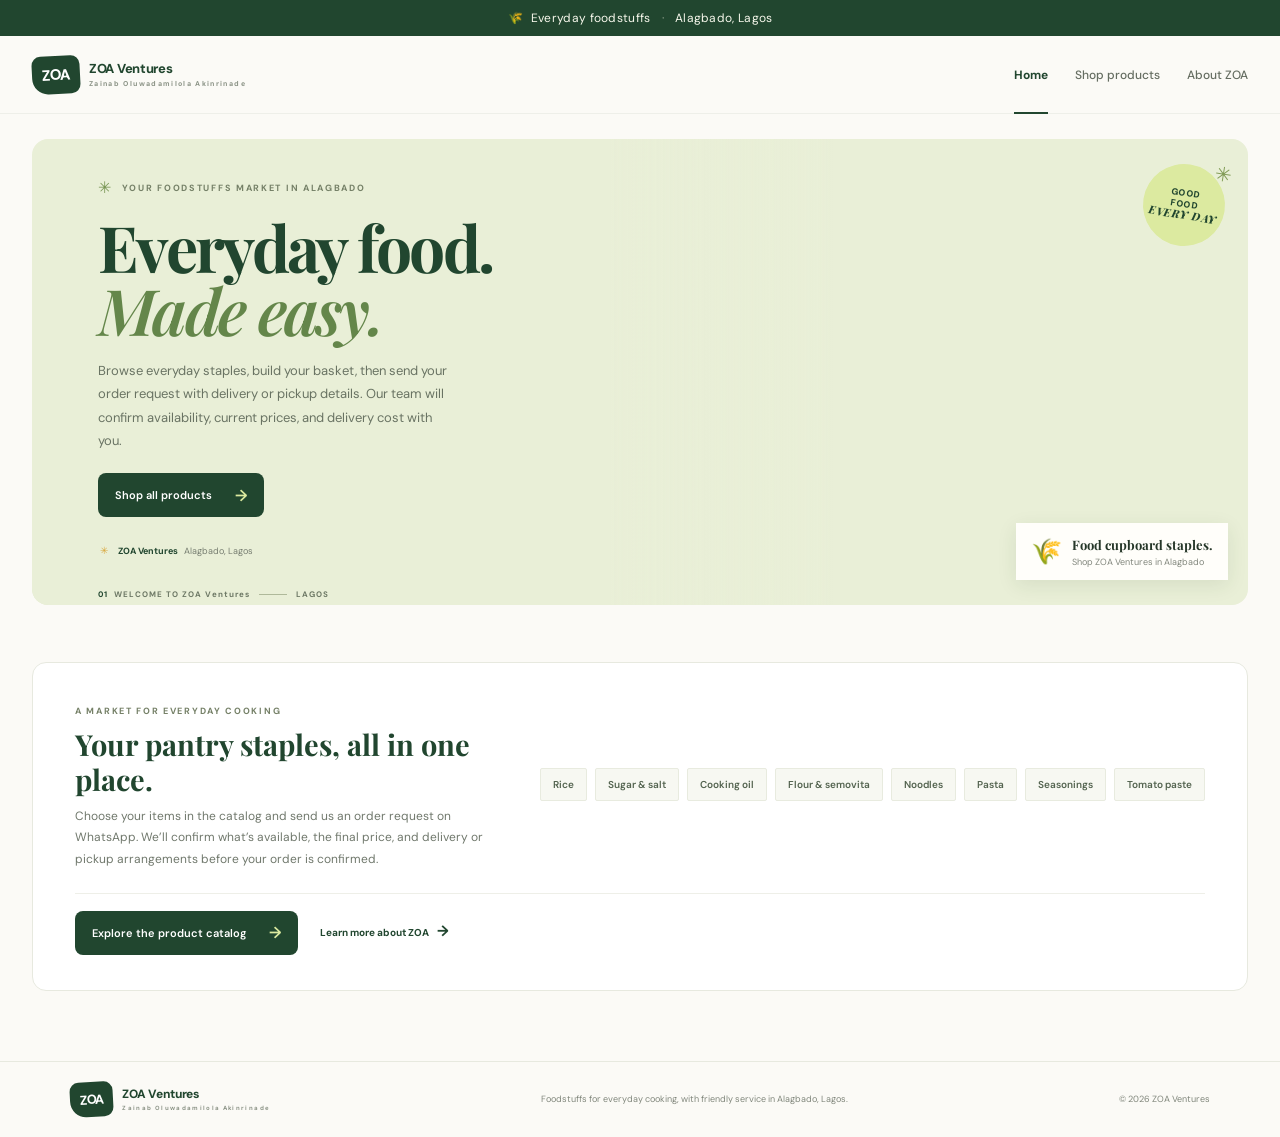
==== commit 7c25b553: "Add files via upload" ====
--- a/index.html
+++ b/index.html
@@ -17,7 +17,7 @@
     <header class="site-header home-header">
       <a class="brand" href="index.html" aria-label="ZOA Ventures home">
         <span class="brand-mark">ZOA</span>
-        <span class="brand-name">ZOA Ventures<span>Zinab Oluwadamilola Akinrinade</span></span>
+        <span class="brand-name">ZOA Ventures<span>Zainab Oluwadamilola Akinrinade</span></span>
       </a>
       <nav class="home-nav" aria-label="Main navigation">
         <a class="nav-link active" href="index.html" aria-current="page">Home</a>
@@ -60,7 +60,7 @@
     </main>
 
     <footer class="site-footer">
-      <a class="brand footer-brand" href="index.html"><span class="brand-mark">ZOA</span><span class="brand-name">ZOA Ventures<span>Zinab Oluwadamilola Akinrinade</span></span></a>
+      <a class="brand footer-brand" href="index.html"><span class="brand-mark">ZOA</span><span class="brand-name">ZOA Ventures<span>Zainab Oluwadamilola Akinrinade</span></span></a>
       <p>Foodstuffs for everyday cooking, with friendly service in Alagbado, Lagos.</p>
       <span>© 2026 ZOA Ventures</span>
     </footer>
